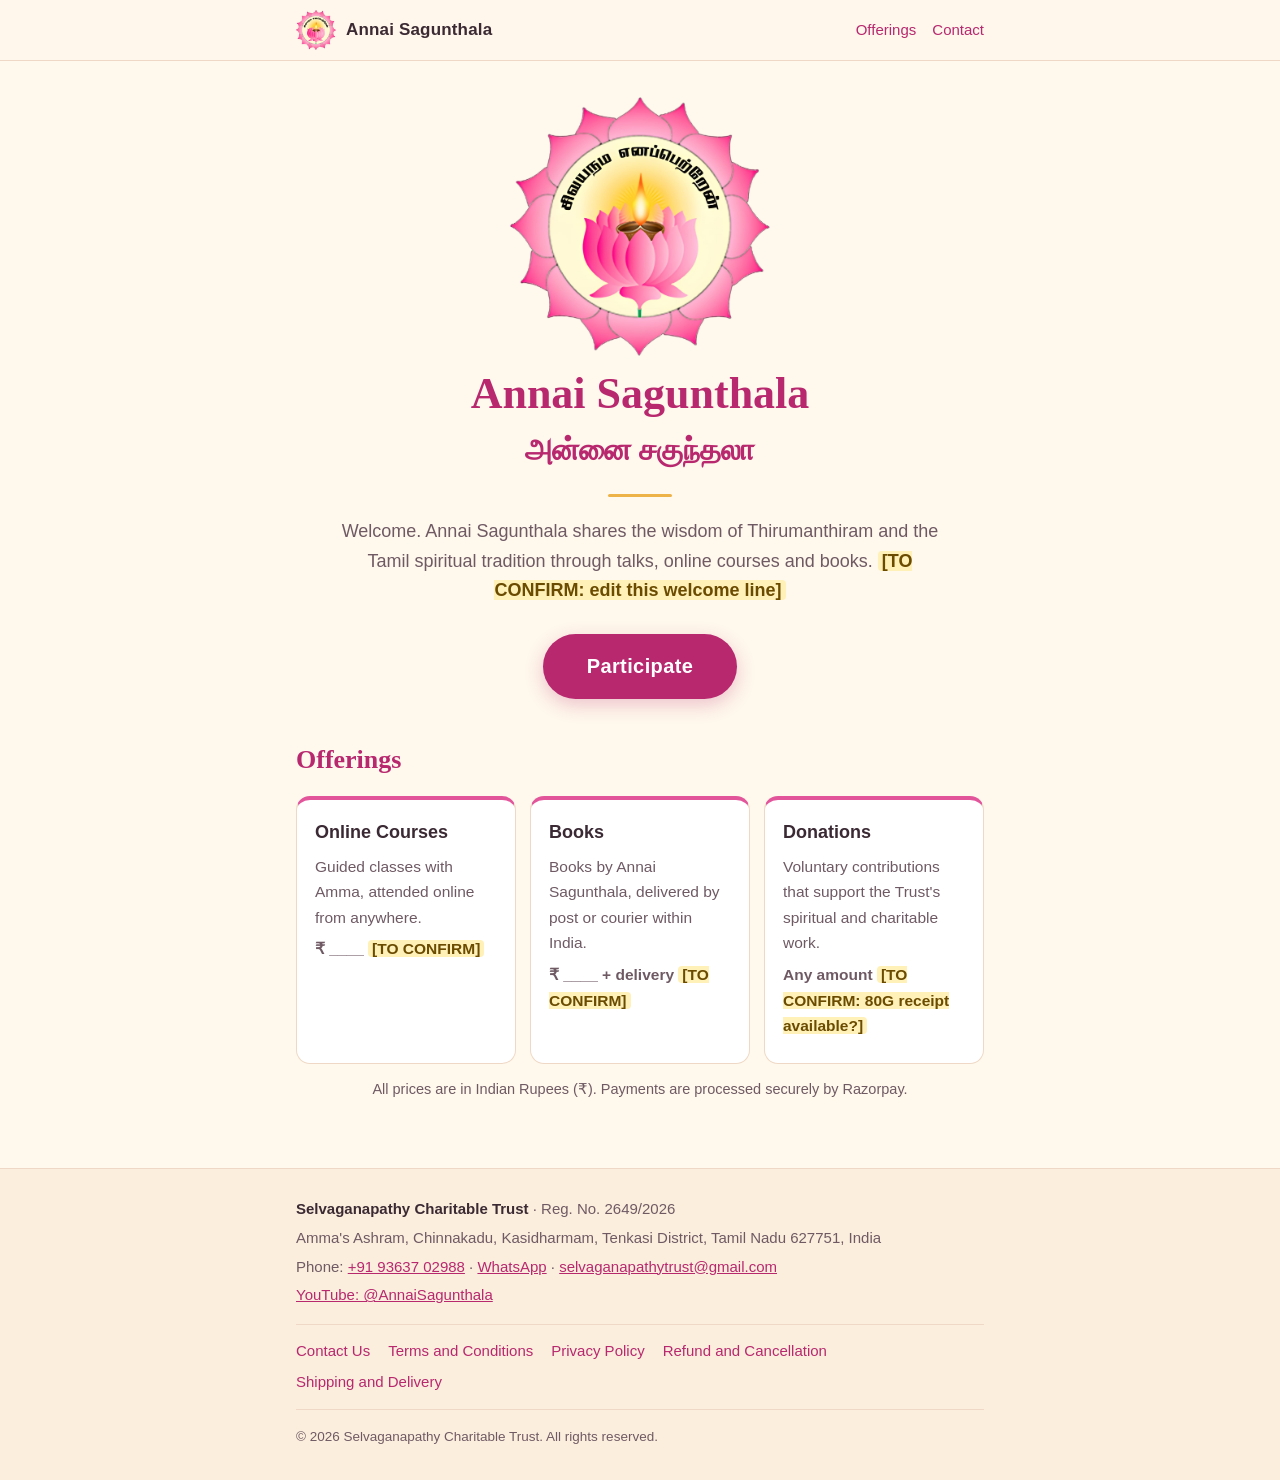
==== index.html @ 1bb6f1a0 "Initial commit via Netlify [skip ci]" ====
<!doctype html>
<html lang="en">
<head>
  <meta charset="utf-8">
  <meta name="viewport" content="width=device-width, initial-scale=1">
  <title>Annai Sagunthala | Selvaganapathy Charitable Trust</title>
  <meta name="description" content="The spiritual work of Annai Sagunthala (அன்னை சகுந்தலா): online courses, books and satsang, offered by Selvaganapathy Charitable Trust, Tenkasi, Tamil Nadu.">
  <link rel="icon" type="image/png" href="favicon.png">
  <link rel="apple-touch-icon" href="apple-touch-icon.png">
  <link rel="stylesheet" href="style.css">
</head>
<body>

<header class="site-header">
  <div class="wrap">
    <a class="brand" href="index.html"><img src="favicon.png" alt=""><span>Annai Sagunthala</span></a>
    <nav><a href="#offerings">Offerings</a><a href="contact.html">Contact</a></nav>
  </div>
</header>

<main class="wrap">
  <section class="hero">
    <img class="logo" src="logo.png" alt="Lotus logo of Annai Sagunthala with a lit lamp" width="640" height="637">
    <h1>Annai Sagunthala</h1>
    <p class="tamil" lang="ta">அன்னை சகுந்தலா</p>
    <div class="divider"></div>

    <!-- ===== WELCOME LINE: EDIT THE SENTENCE BELOW ===== -->
    <p class="welcome">Welcome. Annai Sagunthala shares the wisdom of Thirumanthiram and the Tamil spiritual tradition through talks, online courses and books. <span class="tbc">[TO CONFIRM: edit this welcome line]</span></p>

    <!-- ============================================================
         PARTICIPATE BUTTON LINK: CHANGE IT HERE, AND ONLY HERE.
         Replace  contact.html  with your Razorpay Payment Page address
         (for example https://rzp.io/l/your-page). Keep the quotes.
         ============================================================ -->
    <a class="btn" href="contact.html">Participate</a>
  </section>

  <section id="offerings">
    <h2>Offerings</h2>
    <div class="cards">
      <div class="card">
        <h3>Online Courses</h3>
        <p>Guided classes with Amma, attended online from anywhere.</p>
        <p class="price">₹ ____ <span class="tbc">[TO CONFIRM]</span></p>
      </div>
      <div class="card">
        <h3>Books</h3>
        <p>Books by Annai Sagunthala, delivered by post or courier within India.</p>
        <p class="price">₹ ____ + delivery <span class="tbc">[TO CONFIRM]</span></p>
      </div>
      <div class="card">
        <h3>Donations</h3>
        <p>Voluntary contributions that support the Trust's spiritual and charitable work.</p>
        <p class="price">Any amount <span class="tbc">[TO CONFIRM: 80G receipt available?]</span></p>
      </div>
    </div>
    <p class="note">All prices are in Indian Rupees (₹). Payments are processed securely by Razorpay.</p>
  </section>
</main>

<footer class="site-footer">
  <div class="wrap">
    <p><strong>Selvaganapathy Charitable Trust</strong> · Reg. No. 2649/2026</p>
    <p>Amma's Ashram, Chinnakadu, Kasidharmam, Tenkasi District, Tamil Nadu 627751, India</p>
    <p>Phone: <a href="tel:+919363702988">+91 93637 02988</a> · <a href="https://wa.me/919363702988">WhatsApp</a> · <a href="mailto:selvaganapathytrust@gmail.com">selvaganapathytrust@gmail.com</a></p>
    <p><a href="https://www.youtube.com/@AnnaiSagunthala">YouTube: @AnnaiSagunthala</a></p>
    <nav class="links" aria-label="Policies">
      <a href="contact.html">Contact Us</a>
      <a href="terms.html">Terms and Conditions</a>
      <a href="privacy.html">Privacy Policy</a>
      <a href="refund.html">Refund and Cancellation</a>
      <a href="shipping.html">Shipping and Delivery</a>
    </nav>
    <p class="copy">© 2026 Selvaganapathy Charitable Trust. All rights reserved.</p>
  </div>
</footer>
</body>
</html>
---- style.css ----
/* Colours taken from Amma's lotus logo */
:root {
  --cream: #fff8ec;        /* inner circle of the logo: page background */
  --cream-deep: #fbeedd;   /* cards and footer */
  --lotus: #e2559b;        /* petal pink */
  --lotus-deep: #b8286f;   /* headings and button */
  --lotus-soft: #fbe1ee;
  --flame: #e9a321;        /* lamp flame: small accents */
  --text: #3b2a33;
  --muted: #6f5a64;
  --line: #efd9c6;
  --radius: 14px;
  --width: 720px;
}

* { box-sizing: border-box; }

html { -webkit-text-size-adjust: 100%; }

body {
  margin: 0;
  background: var(--cream);
  color: var(--text);
  font-family: -apple-system, BlinkMacSystemFont, "Segoe UI", Roboto, "Noto Sans", "Noto Sans Tamil",
    "Latha", "Tamil Sangam MN", "Helvetica Neue", Arial, sans-serif;
  font-size: 17px;
  line-height: 1.65;
}

a { color: var(--lotus-deep); }
a:hover { color: var(--lotus); }

.wrap { max-width: var(--width); margin: 0 auto; padding: 0 16px; }

/* Header on every page */
.site-header {
  border-bottom: 1px solid var(--line);
  background: rgba(255, 248, 236, 0.92);
}
.site-header .wrap {
  display: flex; flex-wrap: wrap; align-items: center; justify-content: space-between; gap: 6px 12px;
  padding-top: 10px; padding-bottom: 10px;
}
.brand { display: flex; align-items: center; gap: 10px; text-decoration: none; color: var(--text); }
.brand img { width: 40px; height: 40px; }
.brand span { font-weight: 600; letter-spacing: 0.01em; white-space: nowrap; }
.site-header nav { display: flex; gap: 16px; }
.site-header nav a { text-decoration: none; font-size: 15px; white-space: nowrap; }

/* Home page */
.hero { text-align: center; padding: 36px 0 12px; }
.hero .logo { width: min(260px, 70vw); height: auto; display: block; margin: 0 auto 12px; }
.hero h1 {
  margin: 8px 0 0; color: var(--lotus-deep);
  font-family: Georgia, "Times New Roman", serif; font-weight: 600;
  font-size: clamp(30px, 7vw, 44px); line-height: 1.2;
}
.hero .tamil { margin: 4px 0 0; font-size: clamp(22px, 5.5vw, 30px); color: var(--lotus-deep); font-weight: 600; }
.divider { width: 64px; height: 3px; background: var(--flame); border-radius: 2px; margin: 20px auto; opacity: 0.8; }
.welcome { font-size: 18px; color: var(--muted); max-width: 34em; margin: 0 auto 28px; }

.btn {
  display: inline-block; background: var(--lotus-deep); color: #fff; text-decoration: none;
  font-size: 20px; font-weight: 600; letter-spacing: 0.02em;
  padding: 16px 44px; border-radius: 999px;
  box-shadow: 0 6px 18px rgba(184, 40, 111, 0.25);
  transition: background 0.2s, transform 0.2s;
}
.btn:hover, .btn:focus-visible { background: var(--lotus); color: #fff; transform: translateY(-1px); }
.btn-small { font-size: 16px; padding: 10px 22px; box-shadow: none; }

/* Offerings */
section { padding: 28px 0; }
h2 { color: var(--lotus-deep); font-family: Georgia, "Times New Roman", serif; font-weight: 600; font-size: 26px; margin: 0 0 14px; }
h3 { margin: 0 0 4px; font-size: 18px; }
.cards { display: grid; gap: 14px; }
@media (min-width: 640px) { .cards { grid-template-columns: repeat(3, 1fr); } }
.card {
  background: #fff; border: 1px solid var(--line); border-top: 4px solid var(--lotus);
  border-radius: var(--radius); padding: 18px;
}
.card p { margin: 6px 0; color: var(--muted); font-size: 15.5px; }
.price { font-weight: 700; color: var(--text); font-size: 17px; }
.note { font-size: 14.5px; color: var(--muted); text-align: center; margin-top: 14px; }

/* Policy and contact pages */
.page { padding: 28px 0 36px; }
.page h1 { color: var(--lotus-deep); font-family: Georgia, "Times New Roman", serif; font-weight: 600; font-size: clamp(26px, 6vw, 34px); margin: 0 0 6px; line-height: 1.25; }
.page .updated { color: var(--muted); font-size: 14.5px; margin: 0 0 22px; }
.page h2 { font-size: 21px; margin: 28px 0 8px; }
.page ul { padding-left: 1.2em; }
.page li { margin: 4px 0; }

.contact-list { list-style: none; padding: 0; margin: 0; }
.contact-list li {
  background: #fff; border: 1px solid var(--line); border-radius: var(--radius);
  padding: 14px 16px; margin: 0 0 10px;
}
.contact-list .label { display: block; font-size: 13px; text-transform: uppercase; letter-spacing: 0.06em; color: var(--muted); }
.actions { display: flex; flex-wrap: wrap; gap: 10px; margin-top: 8px; }

/* Anything the owner must check */
.tbc { background: #fff1b8; color: #6b4b00; padding: 0 4px; border-radius: 4px; font-weight: 600; }

/* Footer on every page */
.site-footer { margin-top: 24px; background: var(--cream-deep); border-top: 1px solid var(--line); font-size: 15px; color: var(--muted); }
.site-footer .wrap { padding-top: 24px; padding-bottom: 28px; }
.site-footer strong { color: var(--text); }
.site-footer p { margin: 4px 0; }
.site-footer .links { display: flex; flex-wrap: wrap; gap: 6px 18px; margin: 16px 0; padding: 14px 0; border-top: 1px solid var(--line); border-bottom: 1px solid var(--line); }
.site-footer .links a { text-decoration: none; }
.site-footer .copy { font-size: 13.5px; margin-top: 12px; }

a:focus-visible, .btn:focus-visible { outline: 3px solid var(--flame); outline-offset: 3px; }
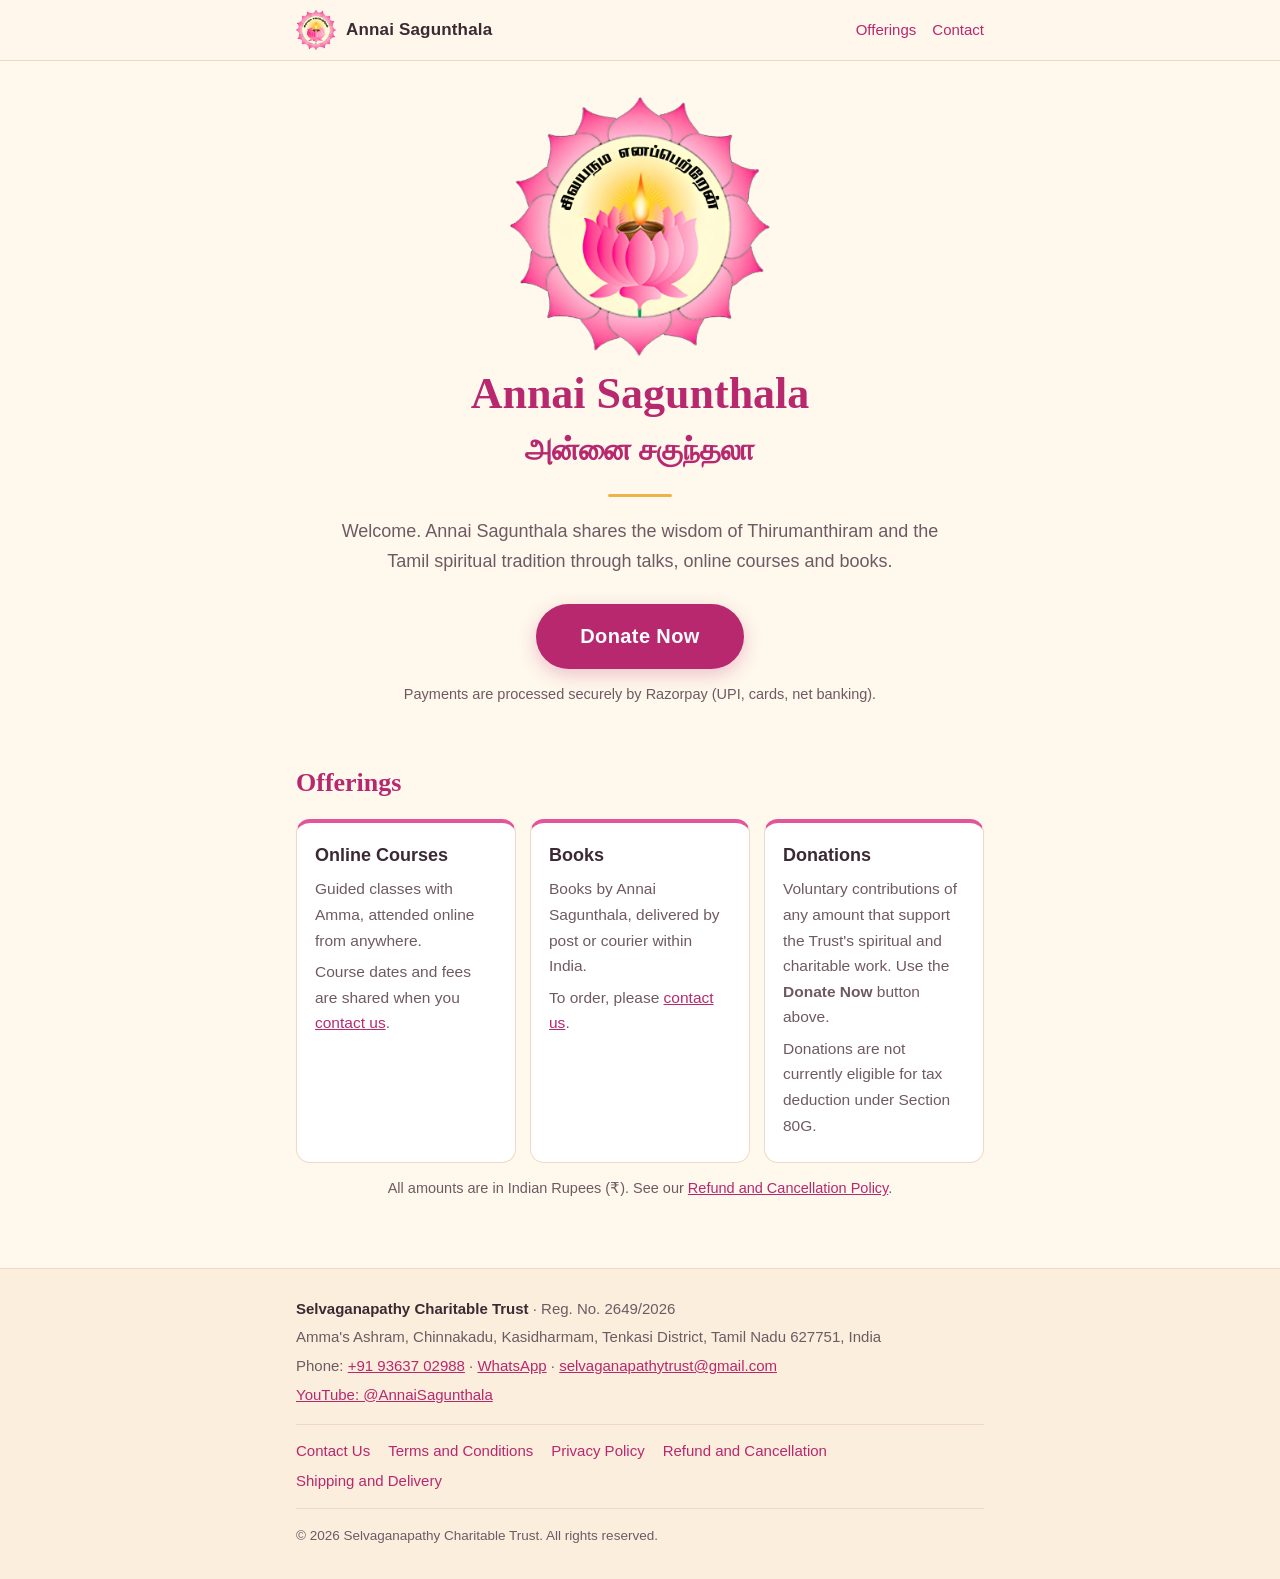
==== commit 1eb47d61: "Add files via upload" ====
--- a/index.html
+++ b/index.html
@@ -26,14 +26,15 @@
     <div class="divider"></div>
 
     <!-- ===== WELCOME LINE: EDIT THE SENTENCE BELOW ===== -->
-    <p class="welcome">Welcome. Annai Sagunthala shares the wisdom of Thirumanthiram and the Tamil spiritual tradition through talks, online courses and books. <span class="tbc">[TO CONFIRM: edit this welcome line]</span></p>
+    <p class="welcome">Welcome. Annai Sagunthala shares the wisdom of Thirumanthiram and the Tamil spiritual tradition through talks, online courses and books.</p>
 
     <!-- ============================================================
-         PARTICIPATE BUTTON LINK: CHANGE IT HERE, AND ONLY HERE.
-         Replace  contact.html  with your Razorpay Payment Page address
-         (for example https://rzp.io/l/your-page). Keep the quotes.
+         DONATE NOW BUTTON LINK: CHANGE IT HERE, AND ONLY HERE.
+         Put your Razorpay DONATION Payment Page address between the
+         quotes after href= (for example https://pages.razorpay.com/...).
          ============================================================ -->
-    <a class="btn" href="contact.html">Participate</a>
+    <a class="btn" href="contact.html">Donate Now</a>
+    <p class="note">Payments are processed securely by Razorpay (UPI, cards, net banking).</p>
   </section>
 
   <section id="offerings">
@@ -42,20 +43,20 @@
       <div class="card">
         <h3>Online Courses</h3>
         <p>Guided classes with Amma, attended online from anywhere.</p>
-        <p class="price">₹ ____ <span class="tbc">[TO CONFIRM]</span></p>
+        <p>Course dates and fees are shared when you <a href="contact.html">contact us</a>.</p>
       </div>
       <div class="card">
         <h3>Books</h3>
         <p>Books by Annai Sagunthala, delivered by post or courier within India.</p>
-        <p class="price">₹ ____ + delivery <span class="tbc">[TO CONFIRM]</span></p>
+        <p>To order, please <a href="contact.html">contact us</a>.</p>
       </div>
       <div class="card">
         <h3>Donations</h3>
-        <p>Voluntary contributions that support the Trust's spiritual and charitable work.</p>
-        <p class="price">Any amount <span class="tbc">[TO CONFIRM: 80G receipt available?]</span></p>
+        <p>Voluntary contributions of any amount that support the Trust's spiritual and charitable work. Use the <strong>Donate Now</strong> button above.</p>
+        <p>Donations are not currently eligible for tax deduction under Section 80G.</p>
       </div>
     </div>
-    <p class="note">All prices are in Indian Rupees (₹). Payments are processed securely by Razorpay.</p>
+    <p class="note">All amounts are in Indian Rupees (₹). See our <a href="refund.html">Refund and Cancellation Policy</a>.</p>
   </section>
 </main>
 
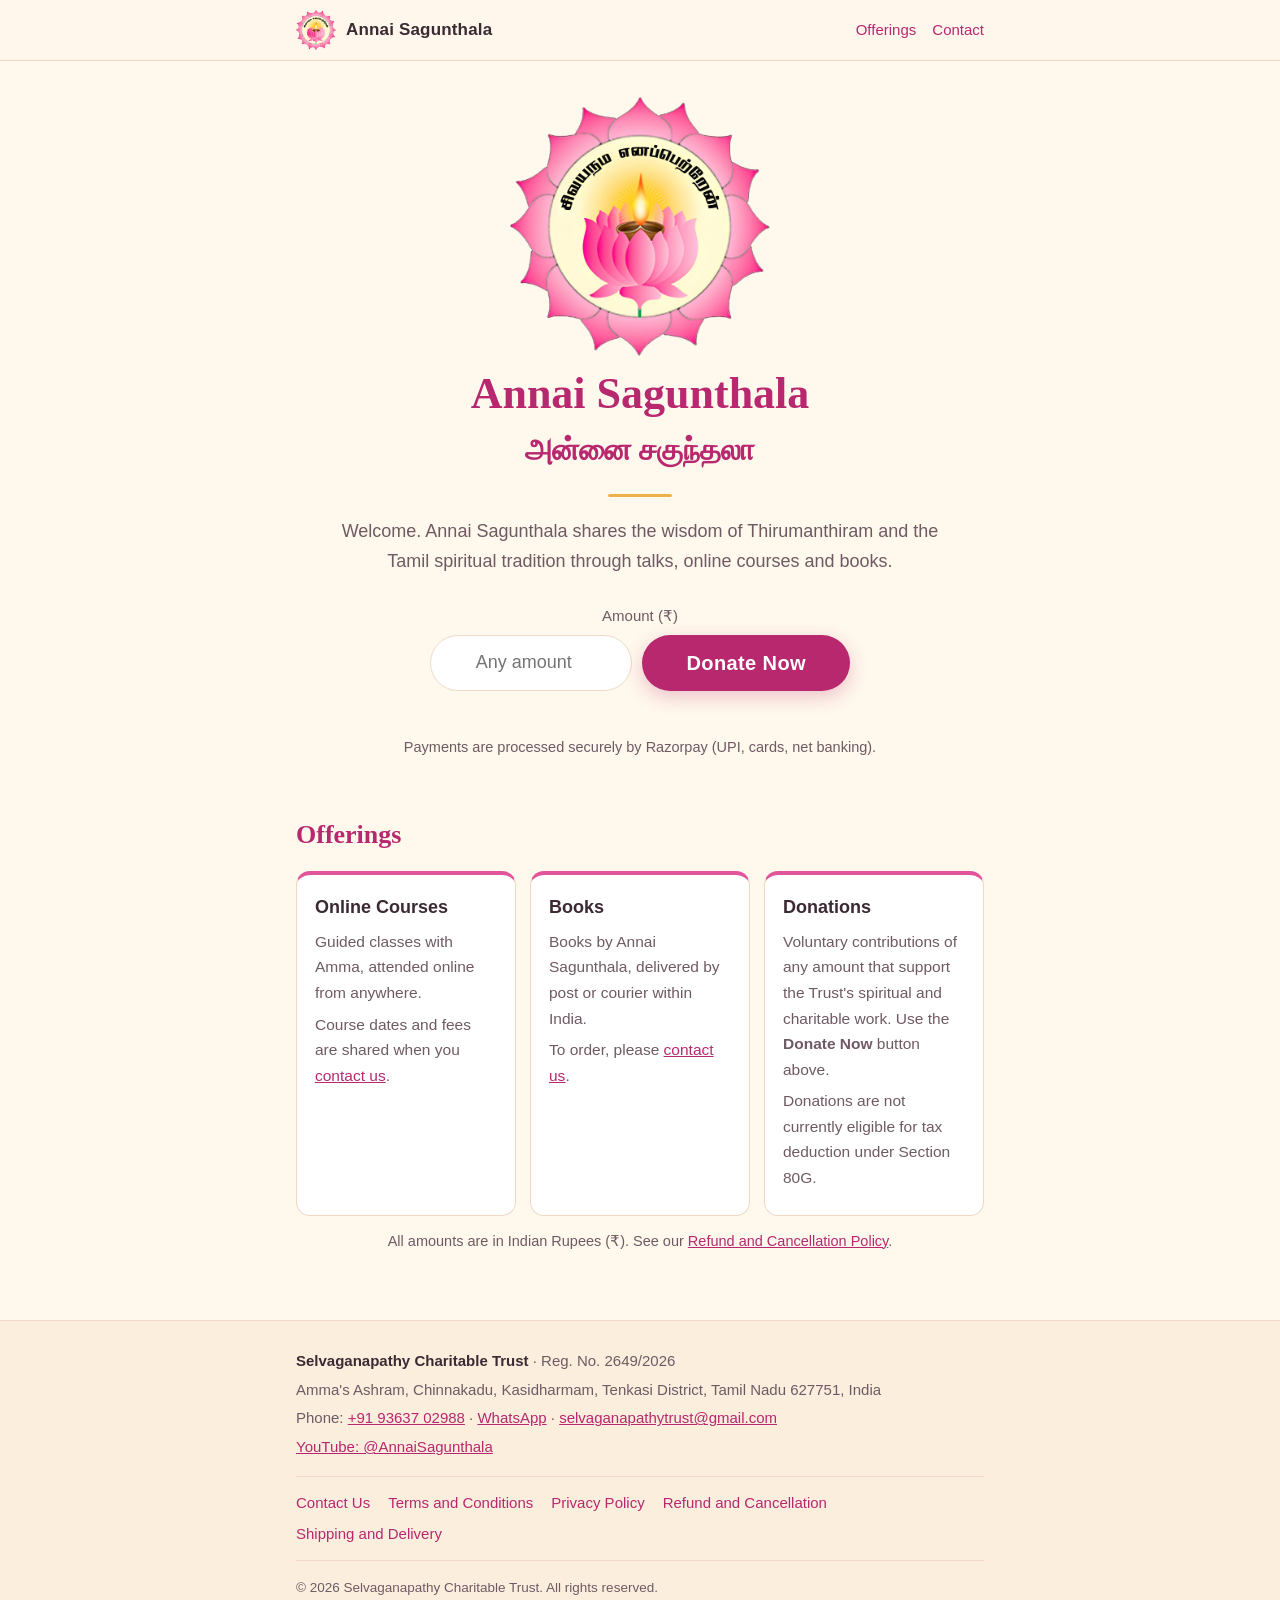
==== commit a3ce862a: "Add files via upload" ====
--- a/index.html
+++ b/index.html
@@ -29,11 +29,18 @@
     <p class="welcome">Welcome. Annai Sagunthala shares the wisdom of Thirumanthiram and the Tamil spiritual tradition through talks, online courses and books.</p>
 
     <!-- ============================================================
-         DONATE NOW BUTTON LINK: CHANGE IT HERE, AND ONLY HERE.
-         Put your Razorpay DONATION Payment Page address between the
-         quotes after href= (for example https://pages.razorpay.com/...).
+         DONATE NOW: opens Razorpay on this page (see donate.js and
+         netlify/functions). If checkout is not set up, it falls back to
+         the Razorpay Payment Page in data-fallback below.
          ============================================================ -->
-    <a class="btn" href="contact.html">Donate Now</a>
+    <form id="donate-form" class="donate" data-fallback="https://pages.razorpay.com/pl_ThmhFTEA23hF5O/view">
+      <label for="donate-amount">Amount (₹)</label>
+      <div class="donate-row">
+        <input id="donate-amount" name="amount" type="number" inputmode="numeric" min="1" step="1" placeholder="Any amount" required>
+        <button id="donate-button" class="btn" type="submit">Donate Now</button>
+      </div>
+      <p id="donate-message" class="donate-message" role="status" aria-live="polite"></p>
+    </form>
     <p class="note">Payments are processed securely by Razorpay (UPI, cards, net banking).</p>
   </section>
 
@@ -76,5 +83,7 @@
     <p class="copy">© 2026 Selvaganapathy Charitable Trust. All rights reserved.</p>
   </div>
 </footer>
+<script src="https://checkout.razorpay.com/v1/checkout.js"></script>
+<script src="donate.js"></script>
 </body>
 </html>
--- a/style.css
+++ b/style.css
@@ -112,3 +112,15 @@
 .site-footer .copy { font-size: 13.5px; margin-top: 12px; }
 
 a:focus-visible, .btn:focus-visible { outline: 3px solid var(--flame); outline-offset: 3px; }
+
+/* Donate form */
+.donate { max-width: 420px; margin: 0 auto; }
+.donate label { display: block; font-size: 15px; color: var(--muted); margin-bottom: 6px; }
+.donate-row { display: flex; gap: 10px; justify-content: center; flex-wrap: wrap; }
+.donate input { flex: 1 1 140px; min-width: 0; font: inherit; font-size: 18px; padding: 12px 14px; border: 1px solid var(--line); border-radius: 999px; background: #fff; color: var(--text); text-align: center; }
+.donate input:focus-visible { outline: 3px solid var(--flame); outline-offset: 2px; }
+.donate .btn { border: 0; cursor: pointer; font-family: inherit; }
+.donate .btn:disabled { opacity: .7; cursor: wait; transform: none; }
+.donate-message { min-height: 1.4em; margin: 10px 0 0; font-size: 15px; }
+.donate-message.ok { color: #1f6b3a; }
+.donate-message.err { color: #a3262a; }
